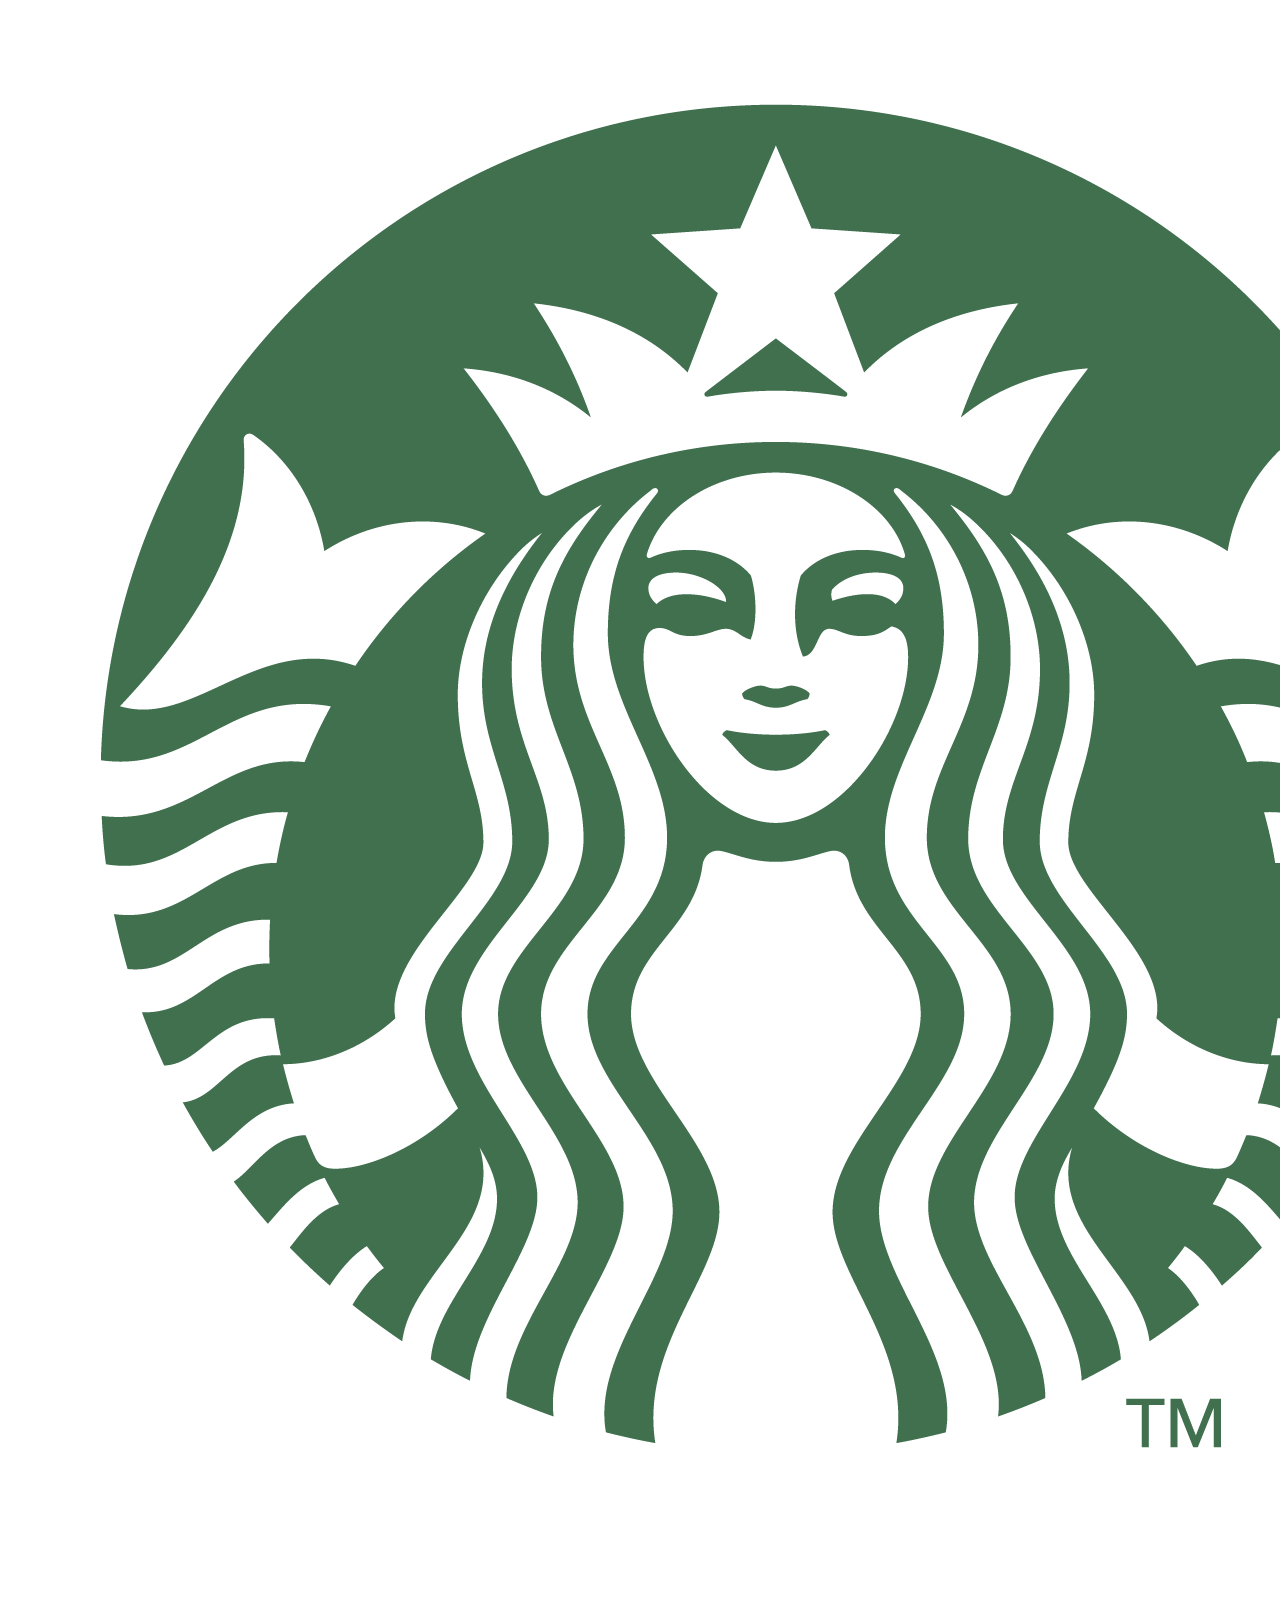
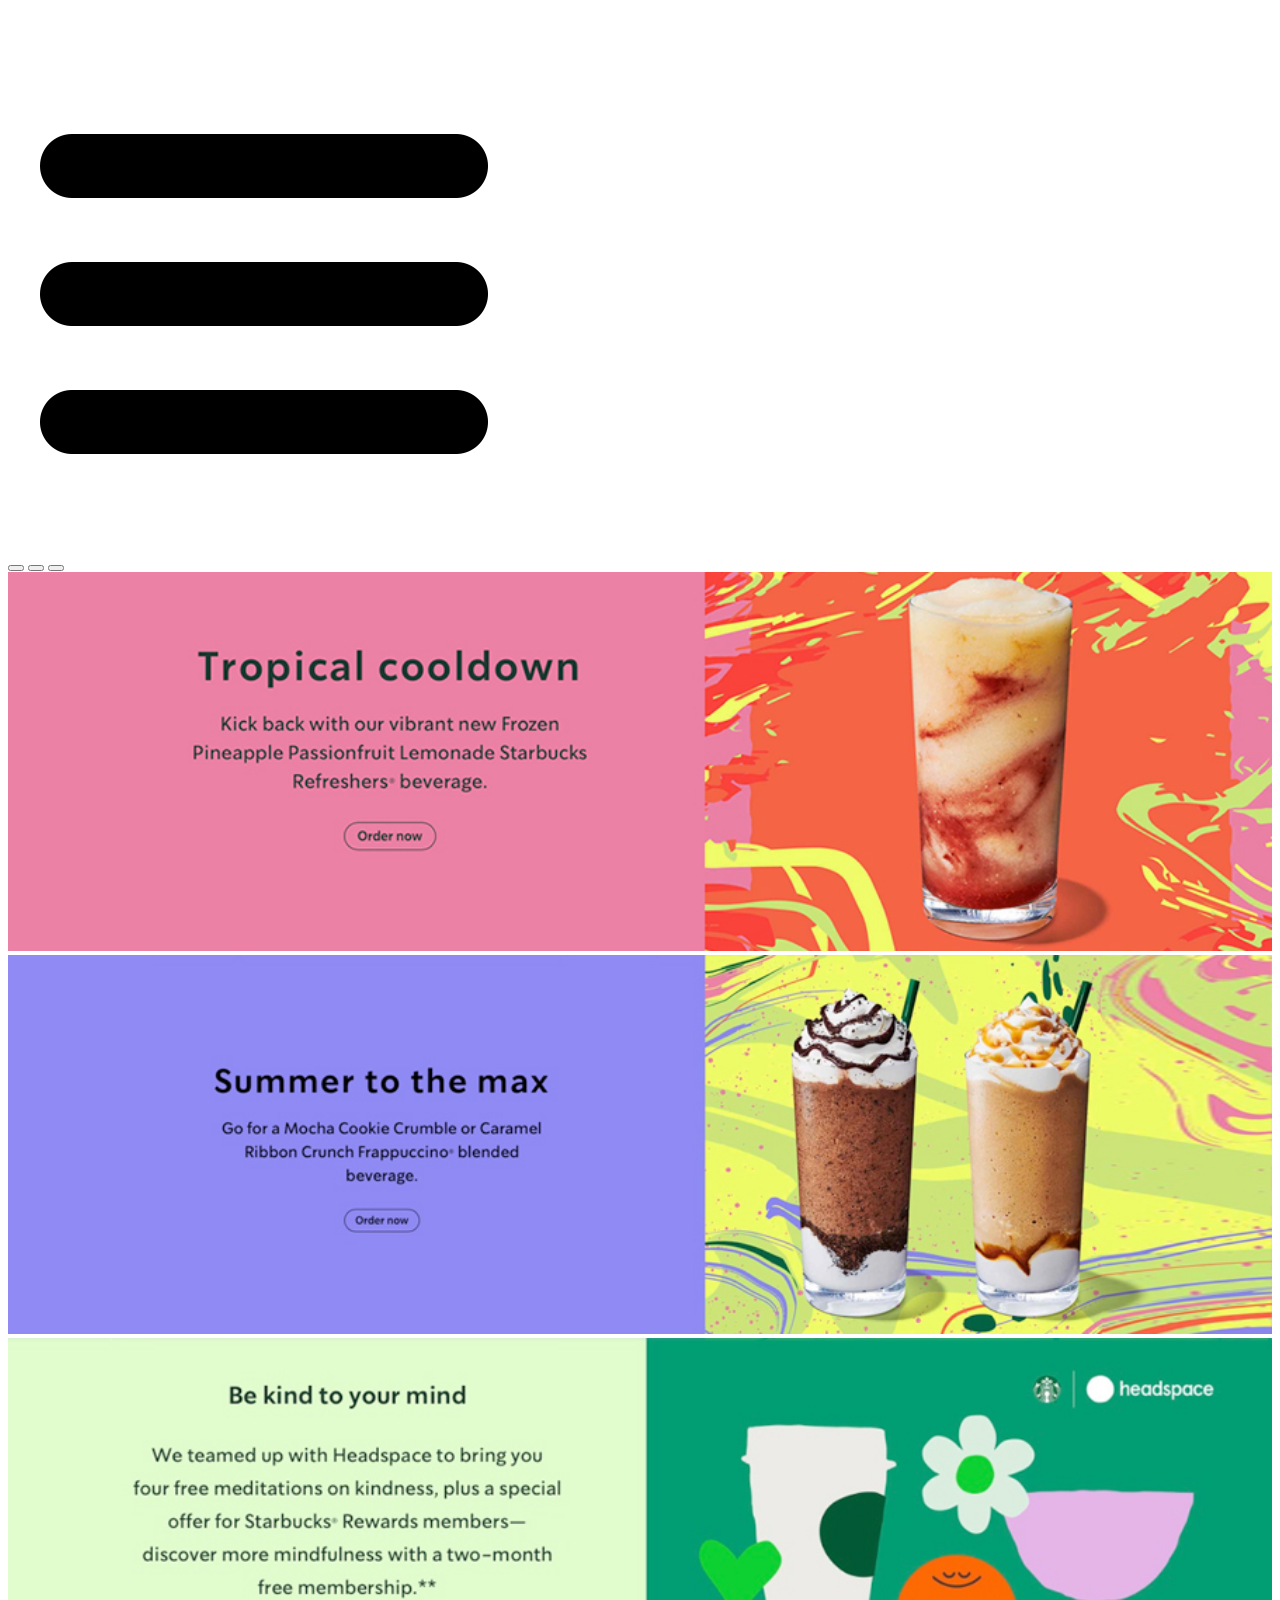
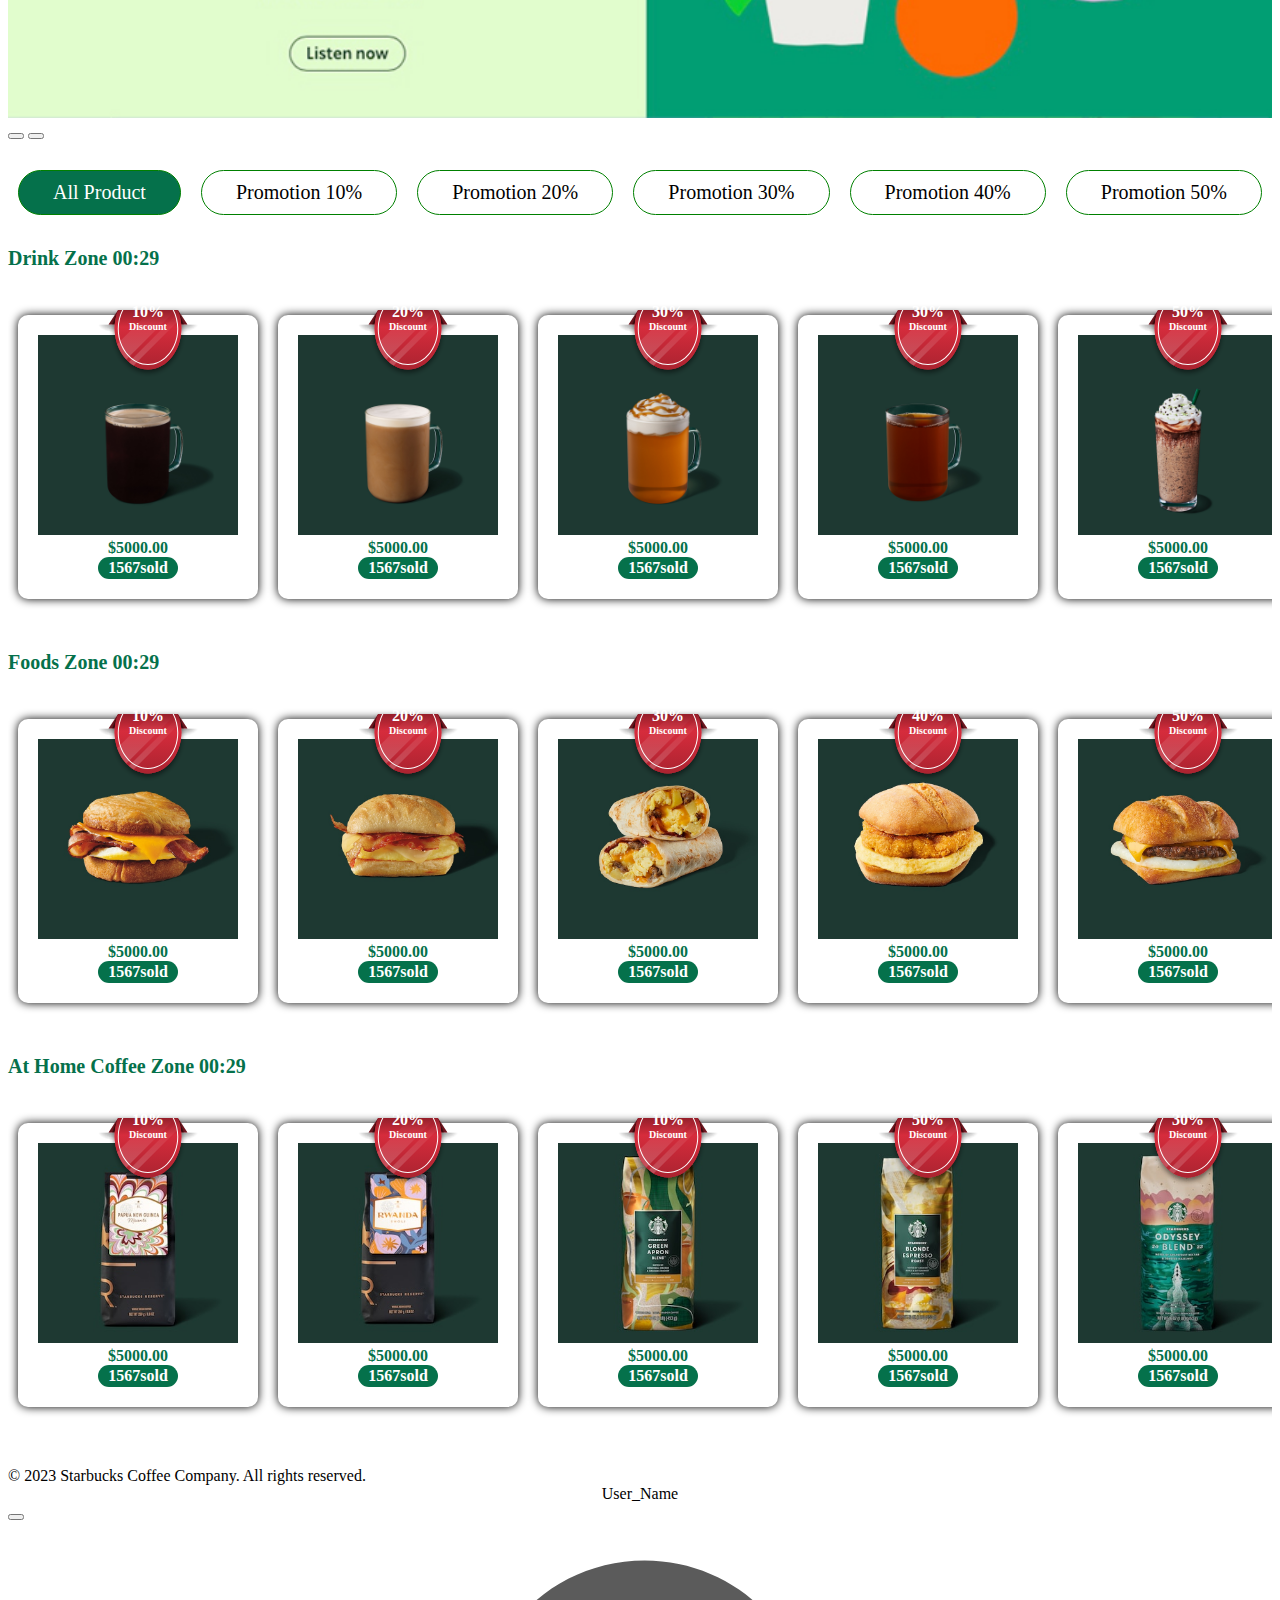
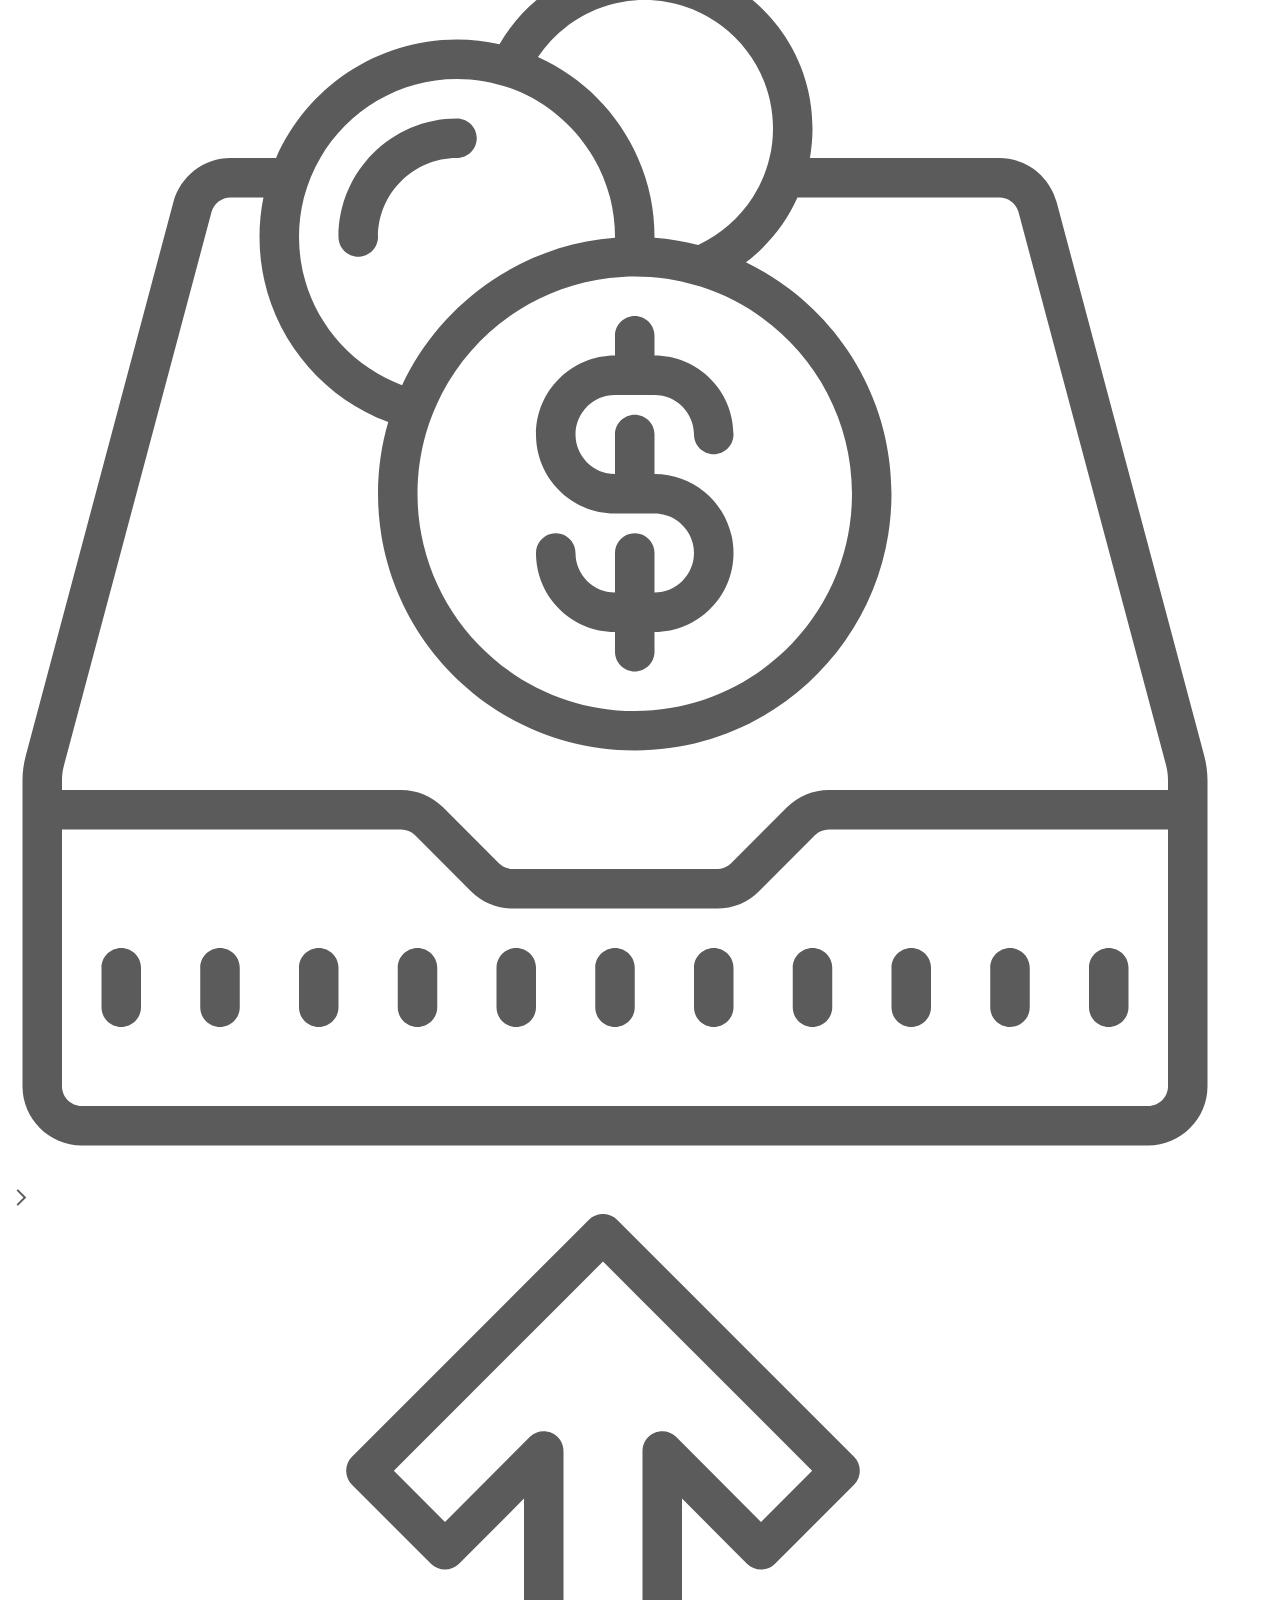
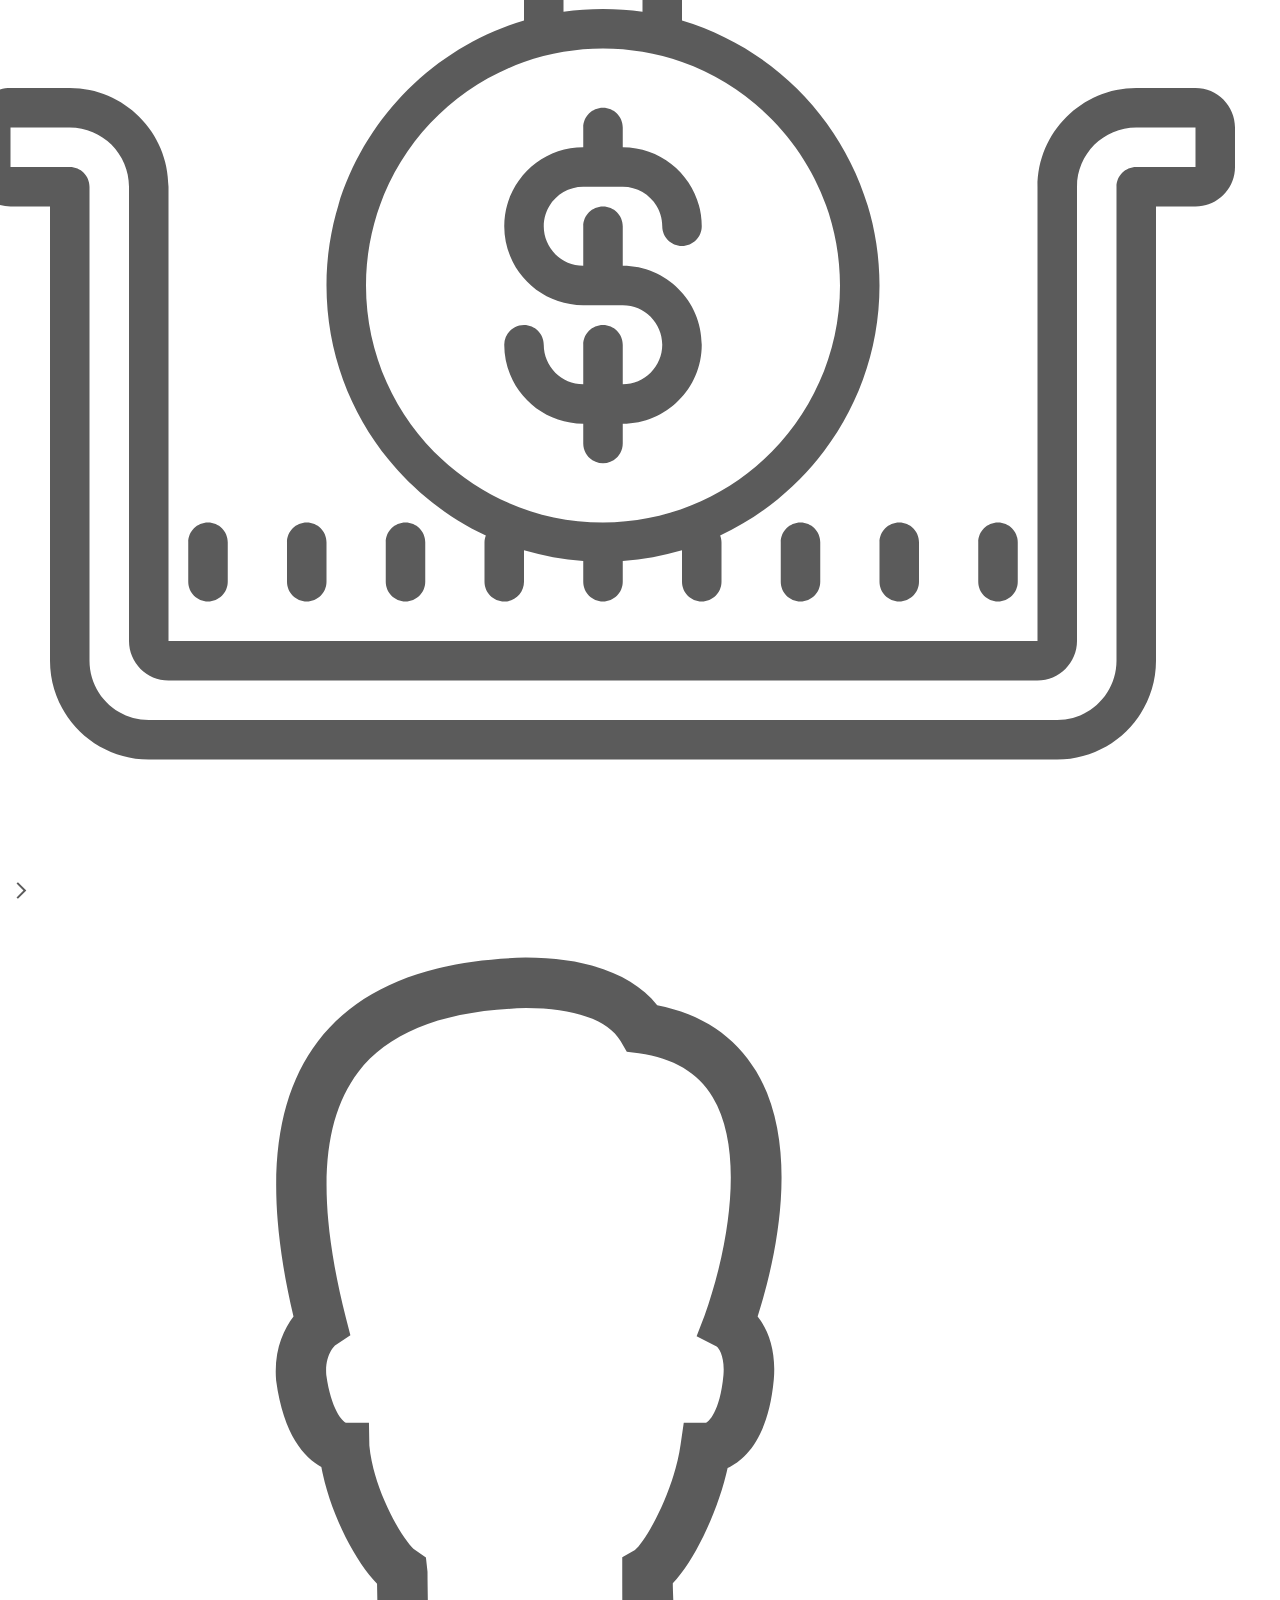
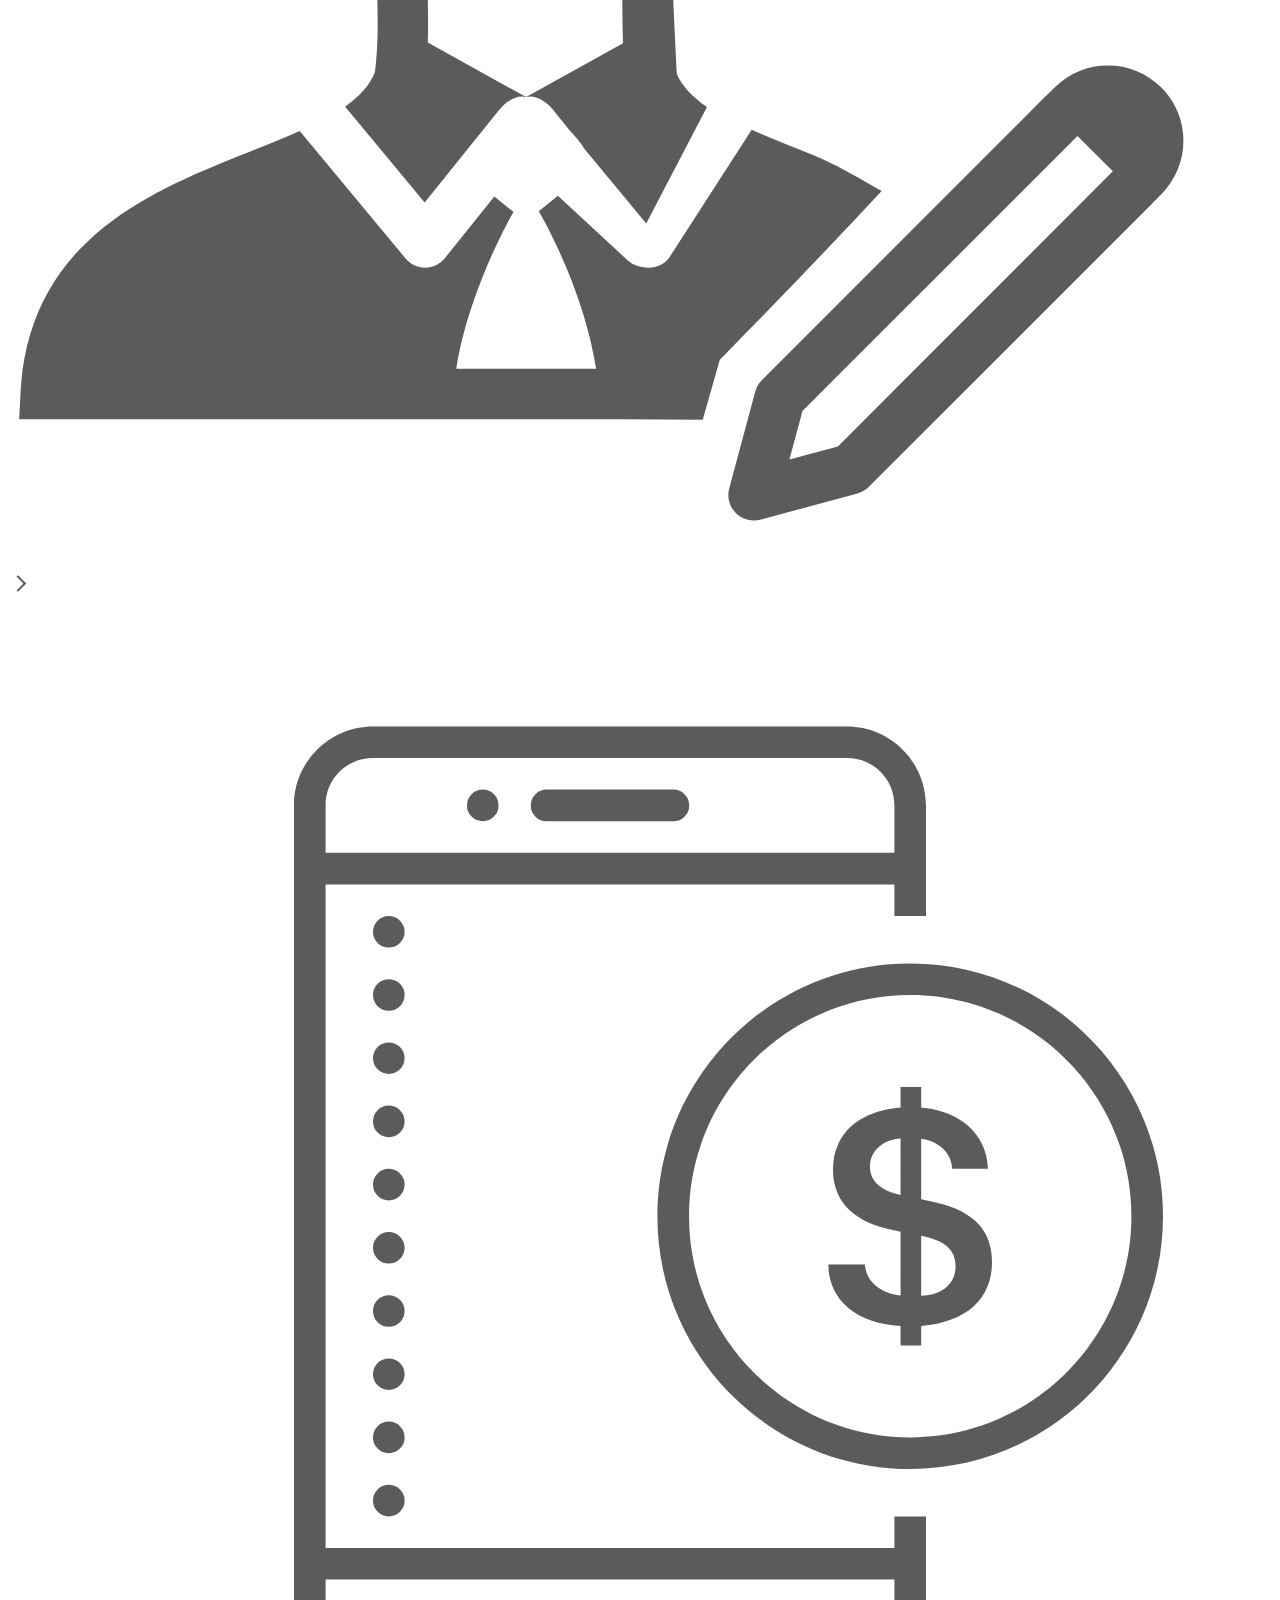
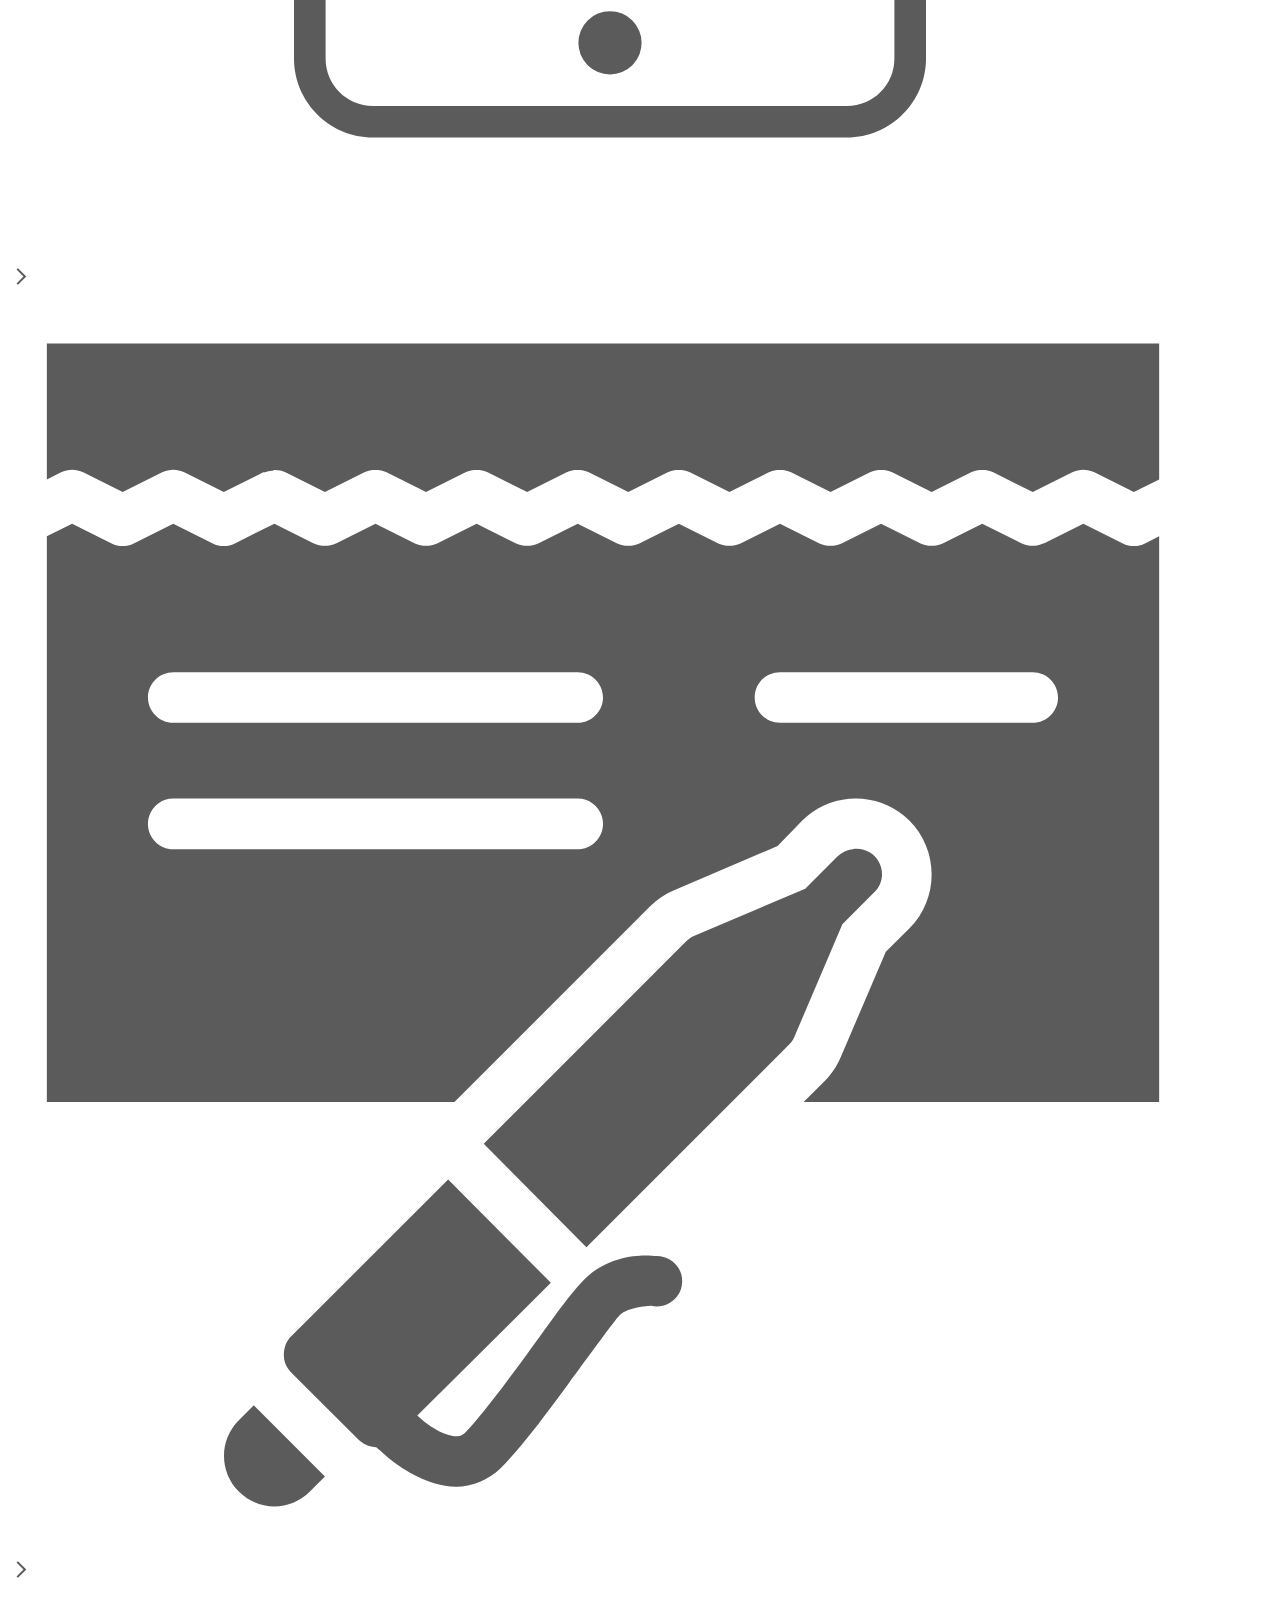
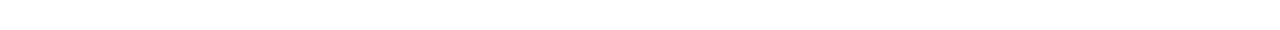
==== all_product.html @ 811abcfe "Add files via upload" ====
<!DOCTYPE html>
<html lang="en">

<head>
    <meta charset="UTF-8">
    <meta name="viewport" content="width=device-width, initial-scale=1.0">
    <link rel="stylesheet" href="css/bootstrap.css">
    <link rel="stylesheet" href="https://cdnjs.cloudflare.com/ajax/libs/font-awesome/5.15.3/css/all.min.css">
    <link rel="stylesheet" href="css/all_product.css">
    <script src="https://code.jquery.com/jquery-3.6.0.min.js"></script>
    <link rel="stylesheet" href="css/home.css">
    <title>Home|Page</title>
</head>

<body>
    <div class="container-fluid">
        <div class="header">
            <div class="bran">
                <a href="index.html"><img src="img/logo.png" alt="" class="img-logo"></a>
                <a href="index.html">
                    <div class="text-meu home_page">HOME</div>
                </a>
                <a href="all_product.html">
                    <div class="text-meu cash">PRODUCT</div>
                </a>
                <a href="contact.html">
                    <div class="text-meu cash">CONTACT US</div>
                </a>
            </div>
            <div class="b-right">
                <a href="login.html">
                    <div class="Sign-in">
                        Sign in
                    </div>
                </a>
                <a href="">
                    <div class="Sign-up">
                        Sign up
                    </div>
                </a>
                <div class="" type="button" data-bs-toggle="offcanvas" data-bs-target="#offcanvasWithBothOptions"
                    aria-controls="offcanvasWithBothOptions"><img src="img/menu_icon.png" alt="" class="icon_memu">
                </div>
            </div>

        </div>
    </div>
    <div class="container">
        <div class="row" style="margin-bottom: 20px;">
            <div class="col-md-12 header-banner">
                <div id="demo" class="carousel slide" data-bs-ride="carousel">

                    <!-- Indicators/dots -->
                    <div class="carousel-indicators">
                        <button type="button" data-bs-target="#demo" data-bs-slide-to="0" class="active"></button>
                        <button type="button" data-bs-target="#demo" data-bs-slide-to="1"></button>
                        <button type="button" data-bs-target="#demo" data-bs-slide-to="2"></button>
                    </div>

                    <!-- The slideshow/carousel -->
                    <div class="carousel-inner">
                        <div class="carousel-item active">
                            <img src="img/slide-1.jpg" alt="Los Angeles" class="d-block" height="50%"
                                style="width:100%">
                        </div>
                        <div class="carousel-item">
                            <img src="img/Slide-2.jpg" alt="Chicago" class="d-block" height="50%" style="width:100%">
                        </div>
                        <div class="carousel-item">
                            <img src="img/slide-3.jpg" alt="New York" class="d-block" height="50%" style="width:100%">
                        </div>
                    </div>

                    <!-- Left and right controls/icons -->
                    <button class="carousel-control-prev" type="button" data-bs-target="#demo" data-bs-slide="prev">
                        <span class="carousel-control-prev-icon"></span>
                    </button>
                    <button class="carousel-control-next" type="button" data-bs-target="#demo" data-bs-slide="next">
                        <span class="carousel-control-next-icon"></span>
                    </button>
                </div>
            </div>
        </div>
        <div class="row">
            <div class="col-md-12">
                <div class="block-dis">
                    <div class="menu_dis menu1" id="allproduct">
                        <span>All Product</span>
                    </div>
                    <div class="menu_dis menu2" id="discount10">
                        <span>Promotion 10%</span>
                    </div>
                    <div class="menu_dis menu2" id="discount20">
                        <span>Promotion 20%</span>
                    </div>
                    <div class="menu_dis menu2" id="discount30">
                        <span>Promotion 30%</span>
                    </div>
                    <div class="menu_dis menu2" id="discount40">
                        <span>Promotion 40%</span>
                    </div>
                    <div class="menu_dis menu2" id="discount50">
                        <span>Promotion 50%</span>
                    </div>
                </div>

            </div>
        </div>
        <div class="row">
            <div class="col-md-12" id="contain_product">
                <div class="r1_product">
                    <span class="text-header-product">Drink Zone <span class="min">00</span>:<span
                            class="secon">29</span></span>
                    <div class="scroll">

                        <div class="product" data-discount="10">
                            <a href="list_drink.html">
                                <div class="spacial">
                                    <span>10%</span><span class="discount-text">Discount</span>
                                </div>
                                <img src="img/drinks/drink1.jpg" alt="" class="img-product">
                                <div class="text-price">
                                    <span class="price">$5000.00</span><span
                                        class="quan"><span>1567</span><span>sold</span></span>
                                </div>
                            </a>
                        </div>


                        <div class="product" data-discount="20">
                            <a href="list_drink.html">
                                <div class="spacial">
                                    <span>20%</span><span class="discount-text">Discount</span>
                                </div>
                                <img src="img/drinks/drink2.jpg" alt="" class="img-product">
                                <div class="text-price">
                                    <span class="price">$5000.00</span><span
                                        class="quan"><span>1567</span><span>sold</span></span>
                                </div>
                            </a>
                        </div>


                        <div class="product" data-discount="30">
                            <a href="list_drink.html">
                                <div class="spacial">
                                    <span>30%</span><span class="discount-text">Discount</span>
                                </div>
                                <img src="img/drinks/drink3.jpg" alt="" class="img-product">
                                <div class="text-price">
                                    <span class="price">$5000.00</span><span
                                        class="quan"><span>1567</span><span>sold</span></span>
                                </div>
                            </a>
                        </div>


                        <div class="product" data-discount="30">
                            <a href="list_drink.html">
                                <div class="spacial">
                                    <span>30%</span><span class="discount-text">Discount</span>
                                </div>
                                <img src="img/drinks/drink4.jpg" alt="" class="img-product">
                                <div class="text-price">
                                    <span class="price">$5000.00</span><span
                                        class="quan"><span>1567</span><span>sold</span></span>
                                </div>
                            </a>
                        </div>


                        <div class="product" data-discount="50">
                            <a href="list_drink.html">
                                <div class="spacial">
                                    <span>50%</span><span class="discount-text">Discount</span>
                                </div>
                                <img src="img/drinks/drink5.jpg" alt="" class="img-product">
                                <div class="text-price">
                                    <span class="price">$5000.00</span><span
                                        class="quan"><span>1567</span><span>sold</span></span>
                                </div>
                            </a>
                        </div>


                        <div class="product" data-discount="10">
                            <a href="list_drink.html">
                                <div class="spacial">
                                    <span>10%</span><span class="discount-text">Discount</span>
                                </div>
                                <img src="img/drinks/drink6.jpg" alt="" class="img-product">
                                <div class="text-price">
                                    <span class="price">$5000.00</span><span
                                        class="quan"><span>1567</span><span>sold</span></span>
                                </div>
                            </a>
                        </div>

                        <div class="product" data-discount="40">
                            <a href="list_drink.html">
                                <div class="spacial">
                                    <span>40%</span><span class="discount-text">Discount</span>
                                </div>
                                <img src="img/drinks/drink6.jpg" alt="" class="img-product">
                                <div class="text-price">
                                    <span class="price">$5000.00</span><span
                                        class="quan"><span>1567</span><span>sold</span></span>
                                </div>
                            </a>
                        </div>

                        <div class="product" data-discount="10">
                            <a href="list_drink.html">
                                <div class="spacial">
                                    <span>10%</span><span class="discount-text">Discount</span>
                                </div>
                                <img src="img/drinks/drink1.jpg" alt="" class="img-product">
                                <div class="text-price">
                                    <span class="price">$5000.00</span><span
                                        class="quan"><span>1567</span><span>sold</span></span>
                                </div>
                            </a>
                        </div>


                        <div class="product" data-discount="20">
                            <a href="list_drink.html">
                                <div class="spacial">
                                    <span>20%</span><span class="discount-text">Discount</span>
                                </div>
                                <img src="img/drinks/drink2.jpg" alt="" class="img-product">
                                <div class="text-price">
                                    <span class="price">$5000.00</span><span
                                        class="quan"><span>1567</span><span>sold</span></span>
                                </div>
                            </a>
                        </div>


                        <div class="product" data-discount="30">
                            <a href="list_drink.html">
                                <div class="spacial">
                                    <span>30%</span><span class="discount-text">Discount</span>
                                </div>
                                <img src="img/drinks/drink3.jpg" alt="" class="img-product">
                                <div class="text-price">
                                    <span class="price">$5000.00</span><span
                                        class="quan"><span>1567</span><span>sold</span></span>
                                </div>
                            </a>
                        </div>


                        <div class="product" data-discount="30">
                            <a href="list_drink.html">
                                <div class="spacial">
                                    <span>30%</span><span class="discount-text">Discount</span>
                                </div>
                                <img src="img/drinks/drink4.jpg" alt="" class="img-product">
                                <div class="text-price">
                                    <span class="price">$5000.00</span><span
                                        class="quan"><span>1567</span><span>sold</span></span>
                                </div>
                            </a>
                        </div>


                        <div class="product" data-discount="50">
                            <a href="list_drink.html">
                                <div class="spacial">
                                    <span>50%</span><span class="discount-text">Discount</span>
                                </div>
                                <img src="img/drinks/drink5.jpg" alt="" class="img-product">
                                <div class="text-price">
                                    <span class="price">$5000.00</span><span
                                        class="quan"><span>1567</span><span>sold</span></span>
                                </div>
                            </a>
                        </div>


                        <div class="product" data-discount="10">
                            <a href="list_drink.html">
                                <div class="spacial">
                                    <span>10%</span><span class="discount-text">Discount</span>
                                </div>
                                <img src="img/drinks/drink6.jpg" alt="" class="img-product">
                                <div class="text-price">
                                    <span class="price">$5000.00</span><span
                                        class="quan"><span>1567</span><span>sold</span></span>
                                </div>
                            </a>
                        </div>

                        <div class="product" data-discount="10">
                            <a href="list_drink.html">
                                <div class="spacial">
                                    <span>10%</span><span class="discount-text">Discount</span>
                                </div>
                                <img src="img/drinks/drink6.jpg" alt="" class="img-product">
                                <div class="text-price">
                                    <span class="price">$5000.00</span><span
                                        class="quan"><span>1567</span><span>sold</span></span>
                                </div>
                            </a>
                        </div>
                    </div>

                </div>
                <div class="r1_product">
                    <span class="text-header-product">Foods Zone <span class="min">00</span>:<span
                            class="secon">29</span></span>
                    <div class="scroll">

                        <div class="product" data-discount="10"><a href="list_food.html">
                                <div class="spacial">
                                    <span>10%</span><span class="discount-text">Discount</span>
                                </div>
                                <img src="img/foods/food1.jpg" alt="" class="img-product">
                                <div class="text-price">
                                    <span class="price">$5000.00</span><span
                                        class="quan"><span>1567</span><span>sold</span></span>
                                </div>
                            </a>
                        </div>


                        <div class="product" data-discount="20"><a href="list_food.html">
                                <div class="spacial">
                                    <span>20%</span><span class="discount-text">Discount</span>
                                </div>
                                <img src="img/foods/food2.jpg" alt="" class="img-product">
                                <div class="text-price">
                                    <span class="price">$5000.00</span><span
                                        class="quan"><span>1567</span><span>sold</span></span>
                                </div>
                            </a>
                        </div>


                        <div class="product" data-discount="30"><a href="list_food.html">
                                <div class="spacial">
                                    <span>30%</span><span class="discount-text">Discount</span>
                                </div>
                                <img src="img/foods/food3.jpg" alt="" class="img-product">
                                <div class="text-price">
                                    <span class="price">$5000.00</span><span
                                        class="quan"><span>1567</span><span>sold</span></span>
                                </div>
                            </a>
                        </div>


                        <div class="product" data-discount="40"><a href="list_food.html">
                                <div class="spacial">
                                    <span>40%</span><span class="discount-text">Discount</span>
                                </div>
                                <img src="img/foods/food4.jpg" alt="" class="img-product">
                                <div class="text-price">
                                    <span class="price">$5000.00</span><span
                                        class="quan"><span>1567</span><span>sold</span></span>
                                </div>
                            </a>
                        </div>


                        <div class="product" data-discount="50"><a href="list_food.html">
                                <div class="spacial">
                                    <span>50%</span><span class="discount-text">Discount</span>
                                </div>
                                <img src="img/foods/food5.jpg" alt="" class="img-product">
                                <div class="text-price">
                                    <span class="price">$5000.00</span><span
                                        class="quan"><span>1567</span><span>sold</span></span>
                                </div>
                            </a>
                        </div>


                        <div class="product" data-discount="30"><a href="list_food.html">
                                <div class="spacial">
                                    <span>30%</span><span class="discount-text">Discount</span>
                                </div>
                                <img src="img/foods/food6.jpg" alt="" class="img-product">
                                <div class="text-price">
                                    <span class="price">$5000.00</span><span
                                        class="quan"><span>1567</span><span>sold</span></span>
                                </div>
                            </a>
                        </div>


                        <div class="product" data-discount="10"><a href="list_food.html">
                                <div class="spacial">
                                    <span>10%</span><span class="discount-text">Discount</span>
                                </div>
                                <img src="img/foods/food1.jpg" alt="" class="img-product">
                                <div class="text-price">
                                    <span class="price">$5000.00</span><span
                                        class="quan"><span>1567</span><span>sold</span></span>
                                </div>
                            </a>
                        </div>


                        <div class="product" data-discount="20"><a href="list_food.html">
                                <div class="spacial">
                                    <span>20%</span><span class="discount-text">Discount</span>
                                </div>
                                <img src="img/foods/food2.jpg" alt="" class="img-product">
                                <div class="text-price">
                                    <span class="price">$5000.00</span><span
                                        class="quan"><span>1567</span><span>sold</span></span>
                                </div>
                            </a>
                        </div>


                        <div class="product" data-discount="30"><a href="list_food.html">
                                <div class="spacial">
                                    <span>30%</span><span class="discount-text">Discount</span>
                                </div>
                                <img src="img/foods/food3.jpg" alt="" class="img-product">
                                <div class="text-price">
                                    <span class="price">$5000.00</span><span
                                        class="quan"><span>1567</span><span>sold</span></span>
                                </div>
                            </a>
                        </div>


                        <div class="product" data-discount="40"><a href="list_food.html">
                                <div class="spacial">
                                    <span>40%</span><span class="discount-text">Discount</span>
                                </div>
                                <img src="img/foods/food4.jpg" alt="" class="img-product">
                                <div class="text-price">
                                    <span class="price">$5000.00</span><span
                                        class="quan"><span>1567</span><span>sold</span></span>
                                </div>
                            </a>
                        </div>


                        <div class="product" data-discount="50"><a href="list_food.html">
                                <div class="spacial">
                                    <span>50%</span><span class="discount-text">Discount</span>
                                </div>
                                <img src="img/foods/food5.jpg" alt="" class="img-product">
                                <div class="text-price">
                                    <span class="price">$5000.00</span><span
                                        class="quan"><span>1567</span><span>sold</span></span>
                                </div>
                            </a>
                        </div>


                        <div class="product" data-discount="30"><a href="list_food.html">
                                <div class="spacial">
                                    <span>30%</span><span class="discount-text">Discount</span>
                                </div>
                                <img src="img/foods/food6.jpg" alt="" class="img-product">
                                <div class="text-price">
                                    <span class="price">$5000.00</span><span
                                        class="quan"><span>1567</span><span>sold</span></span>
                                </div>
                            </a>
                        </div>
                    </div>

                </div>
                <div class="r1_product">
                    <span class="text-header-product">At Home Coffee Zone <span class="min">00</span>:<span
                            class="secon">29</span></span>
                    <div class="scroll">

                        <div class="product" data-discount="10">
                            <a href="cofee_home.html">
                                <div class="spacial">
                                    <span>10%</span><span class="discount-text">Discount</span>
                                </div>
                                <img src="img/Cofee_home/ch1.jpg" alt="" class="img-product">
                                <div class="text-price">
                                    <span class="price">$5000.00</span><span
                                        class="quan"><span>1567</span><span>sold</span></span>
                                </div>
                            </a>
                        </div>


                        <div class="product" data-discount="20">
                            <a href="cofee_home.html">
                                <div class="spacial">
                                    <span>20%</span><span class="discount-text">Discount</span>
                                </div>
                                <img src="img/Cofee_home/ch2.jpg" alt="" class="img-product">
                                <div class="text-price">
                                    <span class="price">$5000.00</span><span
                                        class="quan"><span>1567</span><span>sold</span></span>
                                </div>
                            </a>
                        </div>


                        <div class="product" data-discount="10">
                            <a href="cofee_home.html">
                                <div class="spacial">
                                    <span>10%</span><span class="discount-text">Discount</span>
                                </div>
                                <img src="img/Cofee_home/ch3.jpg" alt="" class="img-product">
                                <div class="text-price">
                                    <span class="price">$5000.00</span><span
                                        class="quan"><span>1567</span><span>sold</span></span>
                                </div>
                            </a>
                        </div>


                        <div class="product" data-discount="50">
                            <a href="cofee_home.html">
                                <div class="spacial">
                                    <span>50%</span><span class="discount-text">Discount</span>
                                </div>
                                <img src="img/Cofee_home/ch5.jpg" alt="" class="img-product">
                                <div class="text-price">
                                    <span class="price">$5000.00</span><span
                                        class="quan"><span>1567</span><span>sold</span></span>
                                </div>
                            </a>
                        </div>


                        <div class="product" data-discount="30">
                            <a href="cofee_home.html">
                                <div class="spacial">
                                    <span>30%</span><span class="discount-text">Discount</span>
                                </div>
                                <img src="img/Cofee_home/ch6.jpg" alt="" class="img-product">
                                <div class="text-price">
                                    <span class="price">$5000.00</span><span
                                        class="quan"><span>1567</span><span>sold</span></span>
                                </div>
                            </a>
                        </div>


                        <div class="product" data-discount="40">
                            <a href="cofee_home.html">
                                <div class="spacial">
                                    <span>40%</span><span class="discount-text">Discount</span>
                                </div>
                                <img src="img/Cofee_home/ch7.jpg" alt="" class="img-product">
                                <div class="text-price">
                                    <span class="price">$5000.00</span><span
                                        class="quan"><span>1567</span><span>sold</span></span>
                                </div>
                            </a>
                        </div>


                        <div class="product" data-discount="10">
                            <a href="cofee_home.html">
                                <div class="spacial">
                                    <span>10%</span><span class="discount-text">Discount</span>
                                </div>
                                <img src="img/Cofee_home/ch1.jpg" alt="" class="img-product">
                                <div class="text-price">
                                    <span class="price">$5000.00</span><span
                                        class="quan"><span>1567</span><span>sold</span></span>
                                </div>
                            </a>
                        </div>


                        <div class="product" data-discount="20">
                            <a href="cofee_home.html">
                                <div class="spacial">
                                    <span>20%</span><span class="discount-text">Discount</span>
                                </div>
                                <img src="img/Cofee_home/ch2.jpg" alt="" class="img-product">
                                <div class="text-price">
                                    <span class="price">$5000.00</span><span
                                        class="quan"><span>1567</span><span>sold</span></span>
                                </div>
                            </a>
                        </div>


                        <div class="product" data-discount="10">
                            <a href="cofee_home.html">
                                <div class="spacial">
                                    <span>10%</span><span class="discount-text">Discount</span>
                                </div>
                                <img src="img/Cofee_home/ch3.jpg" alt="" class="img-product">
                                <div class="text-price">
                                    <span class="price">$5000.00</span><span
                                        class="quan"><span>1567</span><span>sold</span></span>
                                </div>
                            </a>
                        </div>


                        <div class="product" data-discount="50">
                            <a href="cofee_home.html">
                                <div class="spacial">
                                    <span>50%</span><span class="discount-text">Discount</span>
                                </div>
                                <img src="img/Cofee_home/ch5.jpg" alt="" class="img-product">
                                <div class="text-price">
                                    <span class="price">$5000.00</span><span
                                        class="quan"><span>1567</span><span>sold</span></span>
                                </div>
                            </a>
                        </div>


                        <div class="product" data-discount="30">
                            <a href="cofee_home.html">
                                <div class="spacial">
                                    <span>30%</span><span class="discount-text">Discount</span>
                                </div>
                                <img src="img/Cofee_home/ch6.jpg" alt="" class="img-product">
                                <div class="text-price">
                                    <span class="price">$5000.00</span><span
                                        class="quan"><span>1567</span><span>sold</span></span>
                                </div>
                            </a>
                        </div>


                        <div class="product" data-discount="40">
                            <a href="cofee_home.html">
                                <div class="spacial">
                                    <span>40%</span><span class="discount-text">Discount</span>
                                </div>
                                <img src="img/Cofee_home/ch7.jpg" alt="" class="img-product">
                                <div class="text-price">
                                    <span class="price">$5000.00</span><span
                                        class="quan"><span>1567</span><span>sold</span></span>
                                </div>
                            </a>
                        </div>

                    </div>

                </div>
            </div>
        </div>
    </div>
    <div class="container-fluid">
        <div class="footer">
            <div class="text-fotter">© 2023 Starbucks Coffee Company. All rights reserved.</div>
        </div>

    </div>
    <div class="offcanvas offcanvas-start" data-bs-scroll="true" tabindex="-1" id="offcanvasWithBothOptions"
        aria-labelledby="offcanvasWithBothOptionsLabel">
        <div class="offcanvas-header offcanvas-header-more">
            <div class="offcanvas-title" id="offcanvasWithBothOptionsLabel"
                style="display: flex;justify-content: center;align-items: center;">
                <div class="image-user"></div>
                <div class="Name_user">User_Name</div>
            </div>
            <button type="button" class="btn-close text-reset" data-bs-dismiss="offcanvas" aria-label="Close"></button>
        </div>
        <div class="offcanvas-body">
            <a href="deposit.html">
                <div class="other">
                    <span style="display: flex;
                    justify-content: center;align-items: center;"><img src="img/deposit.svg" alt=""
                            class="img-icon"><span>Deposit</span></span><span><img src="img/more_than.svg" height="25px"
                            alt=""></span>
                </div>
            </a>
            <a href="withdrawal.html">
                <div class="other">
                    <span style="display: flex;
                    justify-content: center;align-items: center;"><img src="img/withdrawal.svg" alt=""
                            class="img-icon"><span>Withdrawal</span></span><span><img src="img/more_than.svg"
                            height="25px" alt=""></span>
                </div>
            </a>
            <a href="modify_info.html">
                <div class="other">
                    <span style="display: flex;
                    justify-content: center;align-items: center;"><img src="img/edit_account.svg" alt=""
                            class="img-icon"><span>Modify personal information</span></span><span><img
                            src="img/more_than.svg" height="25px" alt=""></span>
                </div>
            </a>
            <a href="recharge.html">
                <div class="other">
                    <span style="display: flex;
                justify-content: center;align-items: center;"><img src="img/prepaid_recharge.svg" alt=""
                            class="img-icon"><span>Recharge record</span></span><span><img src="img/more_than.svg"
                            height="25px" alt=""></span>
                </div>
            </a>
            <a href="withdraw_histories.html">
                <div class="other">
                    <span style="display: flex;
                justify-content: center;align-items: center;"><img src="img/check_book.svg" alt=""
                            class="img-icon"><span>Withdrawal history</span></span><span><img src="img/more_than.svg"
                            height="25px" alt=""></span>
                </div>
            </a>
            <div class="offcanvas_footer">
                <a href="login.html">
                    <div class="sign-in">
                        sign in
                    </div>
                </a>
                <a href="register.html">
                    <div class="sign-up">
                        sign up
                    </div>
                </a>
            </div>
        </div>

    </div>
</body>
<script src="js/bootstrap.js"></script>
<script src="js/all_product.js"></script>

</html>
---- css/all_product.css ----
.redem {
    background-color: white;
    margin-top: 10px;
    border-radius: 5px;
    font-size: 25px;
    display: flex;
    align-items: center;
    justify-content: space-between;
    color: black;
    padding: 20px;
}
.block-dis{
    display: flex;
}
.menu_dis{
    display: flex;
    justify-content: center;
    align-items: center;
    padding: 10px;
    margin: 10px;
    border: 1px solid green;
    border-radius: 30px;
    font-size: 20px;
    font-weight: 500;
    flex-grow: 1;
    cursor: pointer;
}
.menu_dis:hover{
    background-color: #05714B;
    color: white;
    box-shadow: 0px 0px 5px 0px gray;
}
.r1_product {
    margin-top: 20px;
    background-color: white;
    padding-top: 40px;
    position: relative;

}

.scroll {
    display: flex;
    overflow-x: scroll;
    padding: 20px 0px;
}

.product {
    position: relative;
    width: 239px;
    margin: 10px;
    box-shadow: 0px 0px 10px;
    padding: 20px;
    border-radius: 10px;

}

.img-product {
    width: 200px;
    height: auto;
}

.text-header-product {
    color: #05714B;
    font-size: 20px;
    font-weight: 700;
    position: absolute;
    top: 2px;
}

.spacial {
    position: absolute;
    height: 100px;
    width: 100px;
    background-image: url("../img/asset.svg");
    background-size: 100% 100%;
    display: flex;
    padding-top: 20px;
    align-items: center;
    align-items: center;
    flex-direction: column;
    font-weight: 600;
    right: 60px;
    top: -32px;

}
.spacail2{
    position: absolute;
    height: 80px;
    width: 80px;
    background-image: url("../img/asset2.svg");
    background-size: 100% 100%;
    display: flex;
    padding-left: 20px;
    padding-top: 20px;
    align-items: center;
    align-items: center;
    flex-direction: column;
    font-weight: 600;
    z-index: 1;
    right: 5px;
    top: -16px;
}

.text-price {
    display: flex;
    justify-content: center;
    flex-direction: column;
    align-items: center;
    color: #05714B;
    font-weight: 600;
}

.quan {
    background-color: #05714B;
    color: white;
    padding: 2px 10px;
    border-radius: 20px;
}

.nav-bar {
    position: fixed;
    display: flex;
    justify-content: space-around;
    align-items: center;
    height: 50px;
    background-color: #05714B;
    padding: 10px;
    color: white;
    bottom: 0;
    width: 100%;
    font-family: Cambria, Cochin, Georgia, Times, 'Times New Roman', serif;
}

a {
    color: white;
    text-decoration: none;
}

.nav-bar a:hover {
    background-color: white;
    color: #05714B;
}

.l-logo {
    height: 80px;
}
.container{
    margin-bottom: 30px;
}
.actionButton{
    background-color: #05714B;
    color: white;
}
.discount-text{
    font-size: 10px;
}
@media(max-width:1200px){
    .menu_dis{
        padding: 5px;
        margin: 5px;
        font-size: 14px;
    }
}
@media(max-width:770px){
    .menu_dis{
        padding: 4px;
        margin: 1px;
        font-size: 9px;
        text-align: center;
    }
    .text-header-product {
        font-size: 15px;
        font-weight: 600;
    }
    .scroll {
        display: flex;
        overflow-x: scroll;
        padding: 5px 0px;
    }
    .product {
        width: 140px;
        margin: 10px;
        padding: 20px;
    
    }
    
    .img-product { 
        width: 100px;
        height: auto;
    }
    .spacial {
        position: absolute;
        height: 70px;
        width: 70px;
        background-size: 100% 100%;
        padding-top: 10px;
        right: 34px;
        font-size: 12px;
        top: -23px;
    
    }
    .discount-text{
        font-size:8px;
    }
}
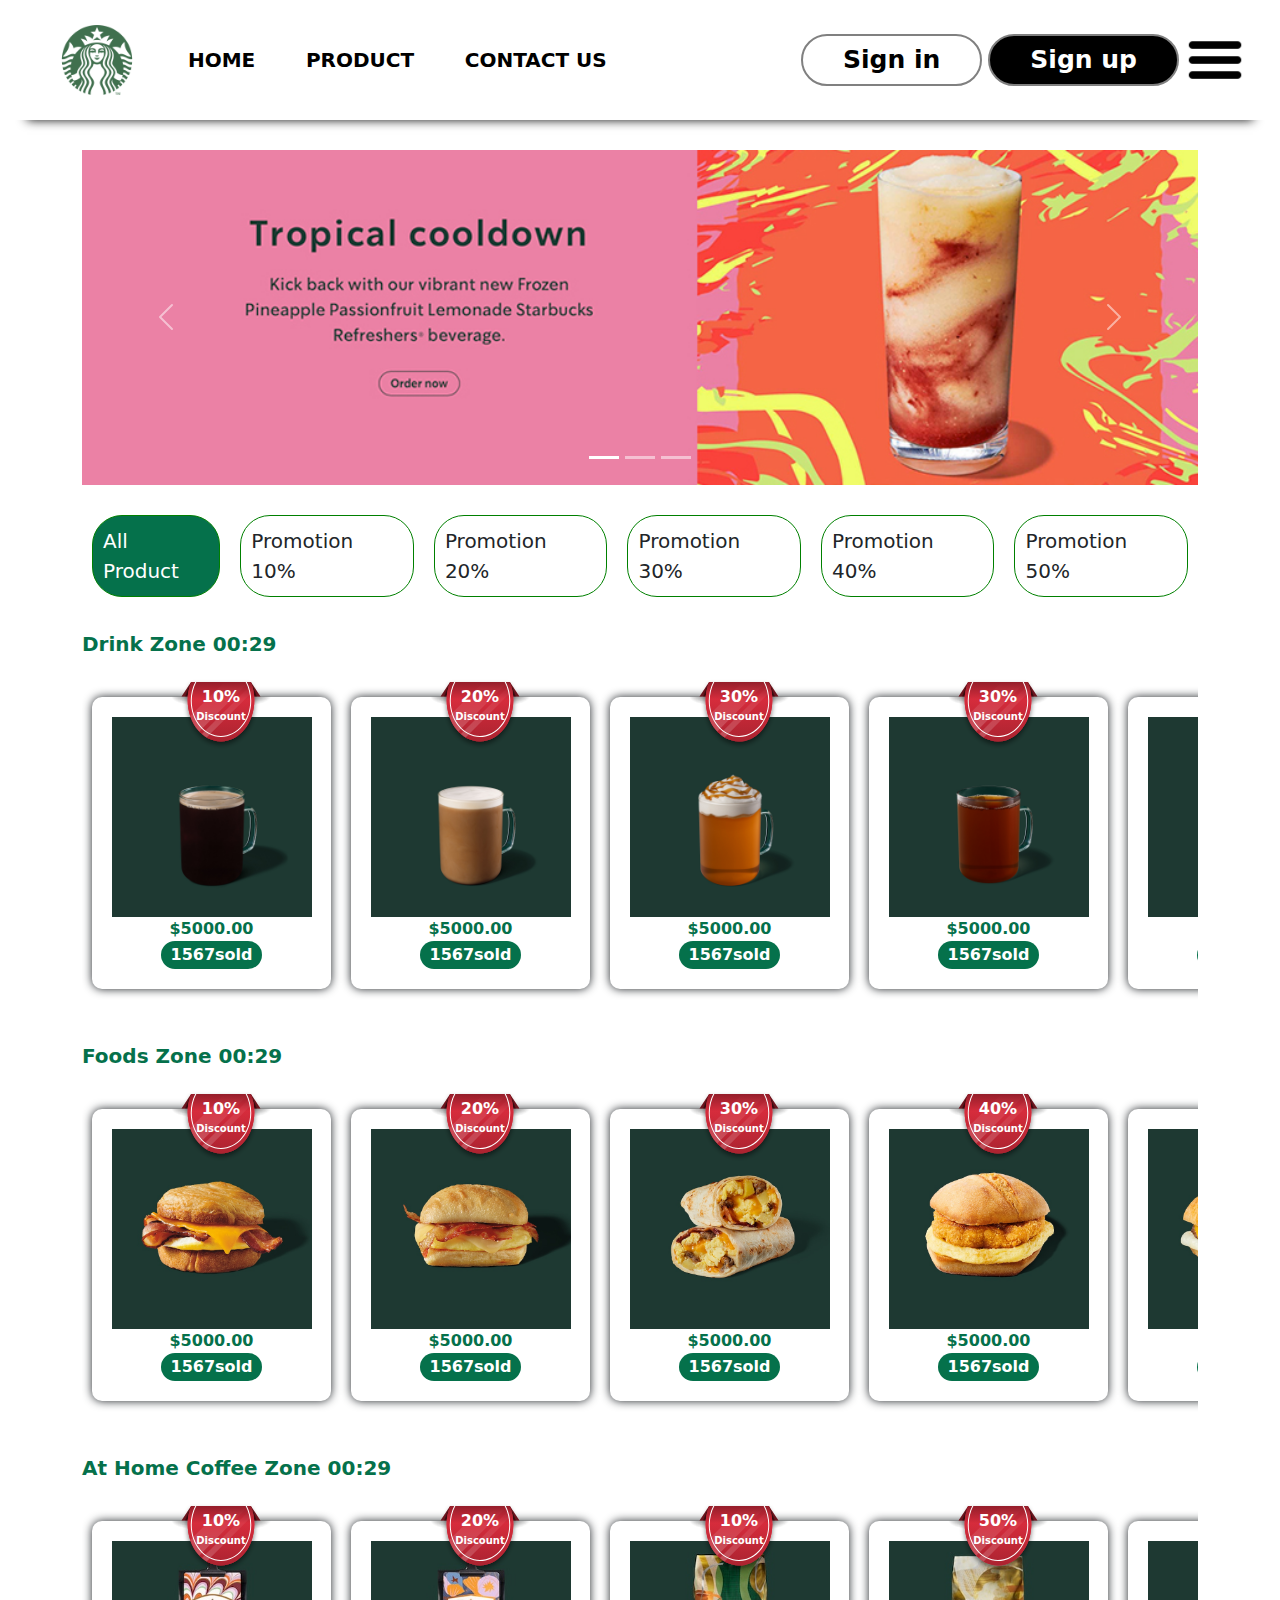
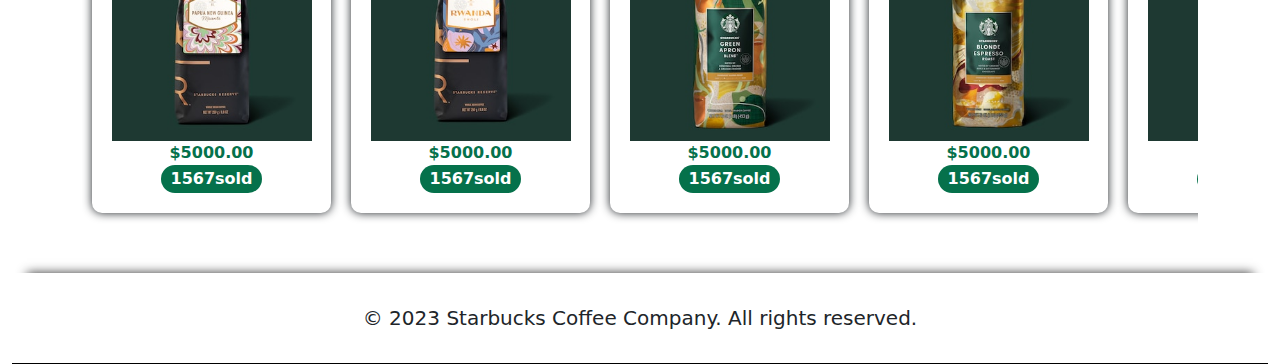
==== commit dae3bac0: "Add files via upload" ====
--- a/all_product.html
+++ b/all_product.html
@@ -23,7 +23,7 @@
                 <a href="all_product.html">
                     <div class="text-meu cash">PRODUCT</div>
                 </a>
-                <a href="contact.html">
+                <a href="https://chat.hihilove.top/chat/index?noCanClose=1&token=67079a9e08fe6f0670357e66791d443d">
                     <div class="text-meu cash">CONTACT US</div>
                 </a>
             </div>
--- a/css/home.css
+++ b/css/home.css
@@ -0,0 +1,405 @@
+.header {
+    display: flex;
+    justify-content: space-between;
+    align-items: center;
+    padding: 20px;
+    box-shadow: 0px 15px 10px -15px #111;
+    margin-bottom: 30px;
+}
+
+.bran {
+    display: flex;
+    justify-content: space-around;
+    align-items: center;
+    width: 600px;
+}
+
+.bran a {
+    text-decoration: none;
+    color: black;
+}
+
+.b-right {
+    width: 450px;
+    display: flex;
+    justify-content: space-around;
+    align-items: center;
+
+
+}
+
+.Sign-in {
+    border: 2px solid gray;
+    font-size: 25px;
+    padding: 5px 40px;
+    border-radius: 90px;
+    display: flex;
+    justify-content: center;
+    align-items: center;
+    cursor: pointer;
+    color: black;
+    display: flex;
+    justify-content: center;
+    align-items: center;
+    font-weight: 700;
+}
+
+.Sign-up {
+    border: 2px solid gray;
+    font-size: 25px;
+    padding: 5px 40px;
+    border-radius: 90px;
+    background-color: black;
+    color: white;
+    display: flex;
+    justify-content: center;
+    align-items: center;
+    cursor: pointer;
+    display: flex;
+    justify-content: center;
+    align-items: center;
+    font-weight: 700;
+}
+
+.b-right a {
+    text-decoration: none;
+}
+
+.text-meu {
+    font-weight: 600;
+    cursor: pointer;
+    font-size: 20px;
+}
+
+.text-meu:hover {
+    transition: 0.1s;
+    font-size: 25px;
+    color: green;
+    border-bottom: 5px solid green;
+}
+
+.img-logo {
+    height: 80px;
+}
+
+.icon_memu {
+    height: 60px;
+}
+
+.contain-block {
+    display: flex;
+    margin-bottom: 30px;
+}
+
+.bt {
+    border: 1px solid black;
+    padding: 5px 10px;
+    border-radius: 20px;
+    font-size: 20px;
+    font-weight: 600;
+}
+
+.bt1 {
+    border: 1px solid white;
+    padding: 5px 10px;
+    border-radius: 20px;
+    font-size: 20px;
+    font-weight: 600;
+    color: white;
+}
+
+.bt2 {
+    border: 1px solid white;
+    padding: 5px 10px;
+    border-radius: 20px;
+    font-size: 20px;
+    font-weight: 600;
+    color: white;
+}
+
+.footer {
+    padding: 30px;
+    width: 100%;
+    box-shadow: 0px -15px 10px -15px #333;
+    display: flex;
+    justify-content: center;
+    align-items: center;
+}
+
+.img-banner1 {
+    width: 100%;
+    height: 350px;
+    background-image: url("../img/img_baner1.png");
+    background-size: 100% 100%;
+}
+
+.img-banner2 {
+    width: 100%;
+    height: 450px;
+    background-image: url("../img/img_baner2.png");
+    background-size: 100% 100%;
+}
+
+.img-banner3 {
+    width: 100%;
+    height: 500px;
+    background-image: url("../img/img_baner3.png");
+    background-size: 100% 100%;
+}
+
+p {
+    font-size: 28px;
+}
+
+.footer {
+    border-bottom: 1px solid black;
+}
+
+.offcanvas-header {
+    border-bottom: 1px solid rgba(128, 128, 128, 0.274);
+}
+
+.image-user {
+    height: 50px;
+    width: 50px;
+    border-radius: 50%;
+    border: 1px solid black;
+    background-image: url("../img/image_user.png");
+    background-size: 100% 100%;
+    margin-right: 10px;
+}
+
+.text-toggle {
+    font-size: 20px;
+    font-weight: 600;
+}
+
+.Name_user {
+    color: rgba(0, 0, 0, 0.658);
+    font-size: 18px;
+}
+
+.other {
+    display: flex;
+    justify-content: space-between;
+    padding: 20px 0px;
+    font-size: 18px;
+    border-bottom: 1px solid rgba(128, 128, 128, 0.199);
+    color: rgb(128, 128, 128);
+    font-weight: 500;
+}
+
+.other:hover {
+    background-color: gray;
+    color: white;
+}
+
+.offcanvas-body a {
+    text-decoration: none;
+}
+
+.img-icon {
+    margin-right: 10px;
+    height: 30px;
+}
+
+.text-fotter {
+    font-size: 20px;
+}
+.offcanvas_footer{
+    margin-top: 30px;
+    display: none;
+}
+.sign-in{
+    flex-grow: 1;
+    display: flex;
+    justify-content: center;
+    align-items: center;
+    margin-right: 5px;
+    border: 1px solid gray;
+    color: black;
+    padding: 5px 0px;
+    border-radius: 20px;
+    font-size: 17px;
+    font-weight: 600;
+    margin-bottom: 20px;
+}
+.sign-up{
+    background-color: black;
+    color: white;
+    flex-grow: 1;
+    display: flex;
+    justify-content: center;
+    align-items: center;
+    border: 1px solid gray;
+    margin-left: 5px;
+    padding: 5px 0px;
+    border-radius: 20px;
+    font-size: 17px;
+    font-weight: 600;
+}
+@media(max-width:1055px) {
+    .img-logo {
+        height: 50px;
+    }
+
+    .icon_memu {
+        height: 40px;
+    }
+
+    .header {
+        padding: 10px;
+    }
+
+    .bran {
+        display: flex;
+        justify-content: space-around;
+        align-items: center;
+        width: 400px;
+    }
+
+    .b-right {
+        width: 430px;
+        display: flex;
+        justify-content: space-around;
+        align-items: center;
+
+    }
+
+    .text-meu {
+        font-weight: 600;
+        cursor: pointer;
+        font-size: 15px;
+    }
+
+    .text-meu:hover {
+        transition: 0.1s;
+        font-size: 13px;
+        color: green;
+        border-bottom: 5px solid green;
+    }
+
+    .Sign-in {
+        font-size: 20px;
+        padding: 3px 30px;
+        border-radius: 90px;
+        font-weight: 500;
+    }
+
+    .Sign-up {
+        font-size: 20px;
+        padding: 3px 30px;
+        font-weight: 500;
+    }
+
+    .img-banner1 {
+        height: 290px;
+    }
+
+    .img-banner2 {
+        height: 390px;
+    }
+
+    .img-banner3 {
+        height: 410px;
+    }
+}
+
+@media(max-width:992px) {
+    .footer {
+        padding: 5px;
+    }
+
+    .img-banner1 {
+        height: 210px;
+    }
+
+    .img-banner2 {
+        height: 280px;
+    }
+
+    .img-banner3 {
+        height: 270px;
+    }
+}
+
+@media(max-width:767px) {
+    .img-banner1 {
+        height: 150px;
+    }
+
+    .img-banner2 {
+        height: 210px;
+    }
+
+    .img-banner3 {
+        height: 200px;
+    }
+    .text-fotter {
+        padding: 15px;
+    }
+}
+@media(max-width:671px){
+    .Sign-in {
+        font-size: 15px;
+        padding: 3px 20px;
+        border-radius: 90px;
+        font-weight: 500;
+    }
+
+    .Sign-up {
+        font-size: 15px;
+        padding: 3px 20px;
+        font-weight: 500;
+    }
+    .icon_memu {
+        height: 30px;
+    }
+    .text-meu{
+        font-size: 12px;
+    }
+    .b-right{
+        width: 30px  ;
+    }
+    .b-right a{
+        display: none;
+    }
+    .contain-block {
+        margin-bottom: 20px;
+    }
+    .img-icon {
+        height: 20px;
+    }
+    .other {
+        padding: 10px 0px;
+        font-size: 13px;
+        font-weight: 500;
+    }
+    .offcanvas_footer{
+        display: block;
+    }
+    .Name_user {
+        color: rgba(0, 0, 0, 0.658);
+        font-size: 14px;
+    }
+    .offcanvas-header-more {
+        height: 60px;
+      }
+}
+@media(max-width:500px){
+    
+    .img-banner1 {
+        height: 90px;
+    }
+
+    .img-banner2 {
+        height: 130px;
+    }
+
+    .img-banner3 {
+        height: 130px;
+    }
+    .text-fotter{
+        font-size: 14px;
+    }
+}